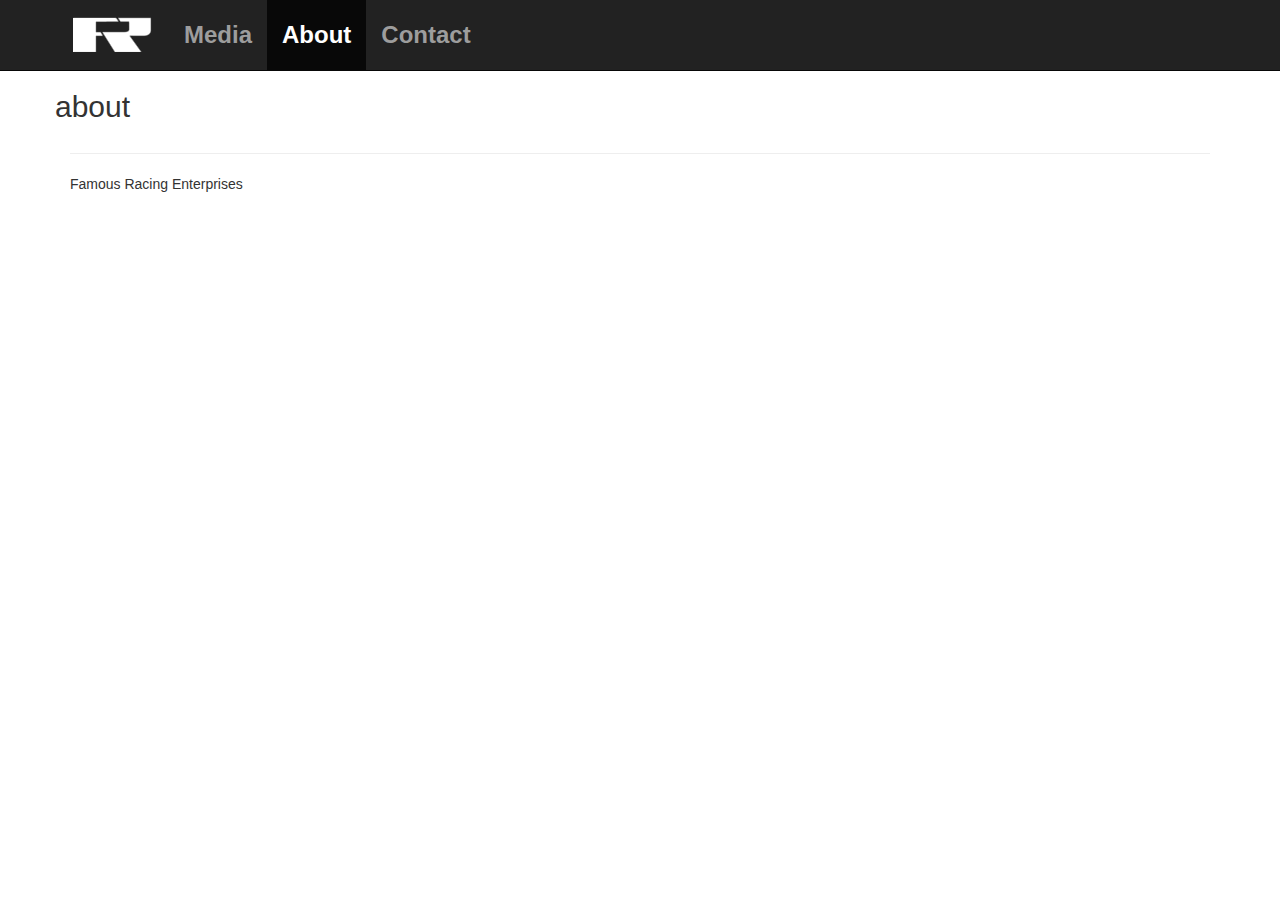
==== about/index.html @ c943f719 "create more pages with navigation" ====
<!DOCTYPE html>
<html lang="en">
  <head>
    <meta charset="utf-8">
    <meta http-equiv="X-UA-Compatible" content="IE=edge">
    <meta name="viewport" content="width=device-width, initial-scale=1">
    <!-- The above 3 meta tags *must* come first in the head; any other head content must come *after* these tags -->
    <meta name="description" content="">
    <meta name="author" content="">
    <link rel="shortcut icon" href="../assets/famous/img/favicon.ico">

    <title>Famous Racing Enterprises</title>

    <!-- Bootstrap core CSS -->
    <link href="../assets/bootstrap/css/bootstrap.css" rel="stylesheet">
    <link href="../assets/famous/css/navbar.css" rel="stylesheet">

    <!-- HTML5 shim and Respond.js for IE8 support of HTML5 elements and media queries -->
    <!--[if lt IE 9]>
      <script src="https://oss.maxcdn.com/html5shiv/3.7.3/html5shiv.min.js"></script>
      <script src="https://oss.maxcdn.com/respond/1.4.2/respond.min.js"></script>
    <![endif]-->
  </head>

  <body>

    <nav class="navbar navbar-inverse navbar-fixed-top">
      <div class="container">
        <div class="navbar-header">
          <button type="button" class="navbar-toggle collapsed" data-toggle="collapse" data-target="#navbar" aria-expanded="false" aria-controls="navbar">
            <span class="sr-only">Toggle navigation</span>
            <span class="icon-bar"></span>
            <span class="icon-bar"></span>
            <span class="icon-bar"></span>
          </button>
          <a class="navbar-brand" href="../index.html"><img src="../assets/famous/img/frIcon.png"></a>
        </div>
        <div id="navbar" class="collapse navbar-collapse">
          <ul class="nav navbar-nav">
            <li class="navbar-item"><a href="../media/index.html">Media</a></li>
            <li class="navbar-item active"><a href="#">About</a></li>
            <li class="navbar-item"><a href="../contact/index.html">Contact</a></li>
          </ul>
        </div><!--/.nav-collapse -->
      </div>
    </nav>
	
	
    <div class="container">
      
      <!-- Example row of columns -->
      <div class="row">
		<h2>about</h2>
      </div>

      <hr>

      <div class="footer">
        <p>Famous Racing Enterprises</p>
      </div>

    </div> <!-- /container -->
	
    <!-- Le javascript
    ================================================== -->
    <!-- Placed at the end of the document so the pages load faster -->
    <script src="./assets/famous/js/jquery-3.1.1.min.js"></script>
    <script src="./assets/bootstrap/js/bootstrap.min.js"></script>

  </body>
</html>
---- assets/famous/css/navbar.css ----
body {
	padding-top: 70px;
}

.navbar-brand {
	min-height: 70px;
	padding-top: 10px;
	padding-bottom: 10px;
}

.navbar {
	min-height: 70px;
}

.navbar-item {
	font-size: 24px;
	font-weight: bold;
}

.navbar-toggle {
	margin-top: 18px;
}

.navbar-nav > li > a {
	padding-top: 25px;
	padding-bottom: 25px;
}
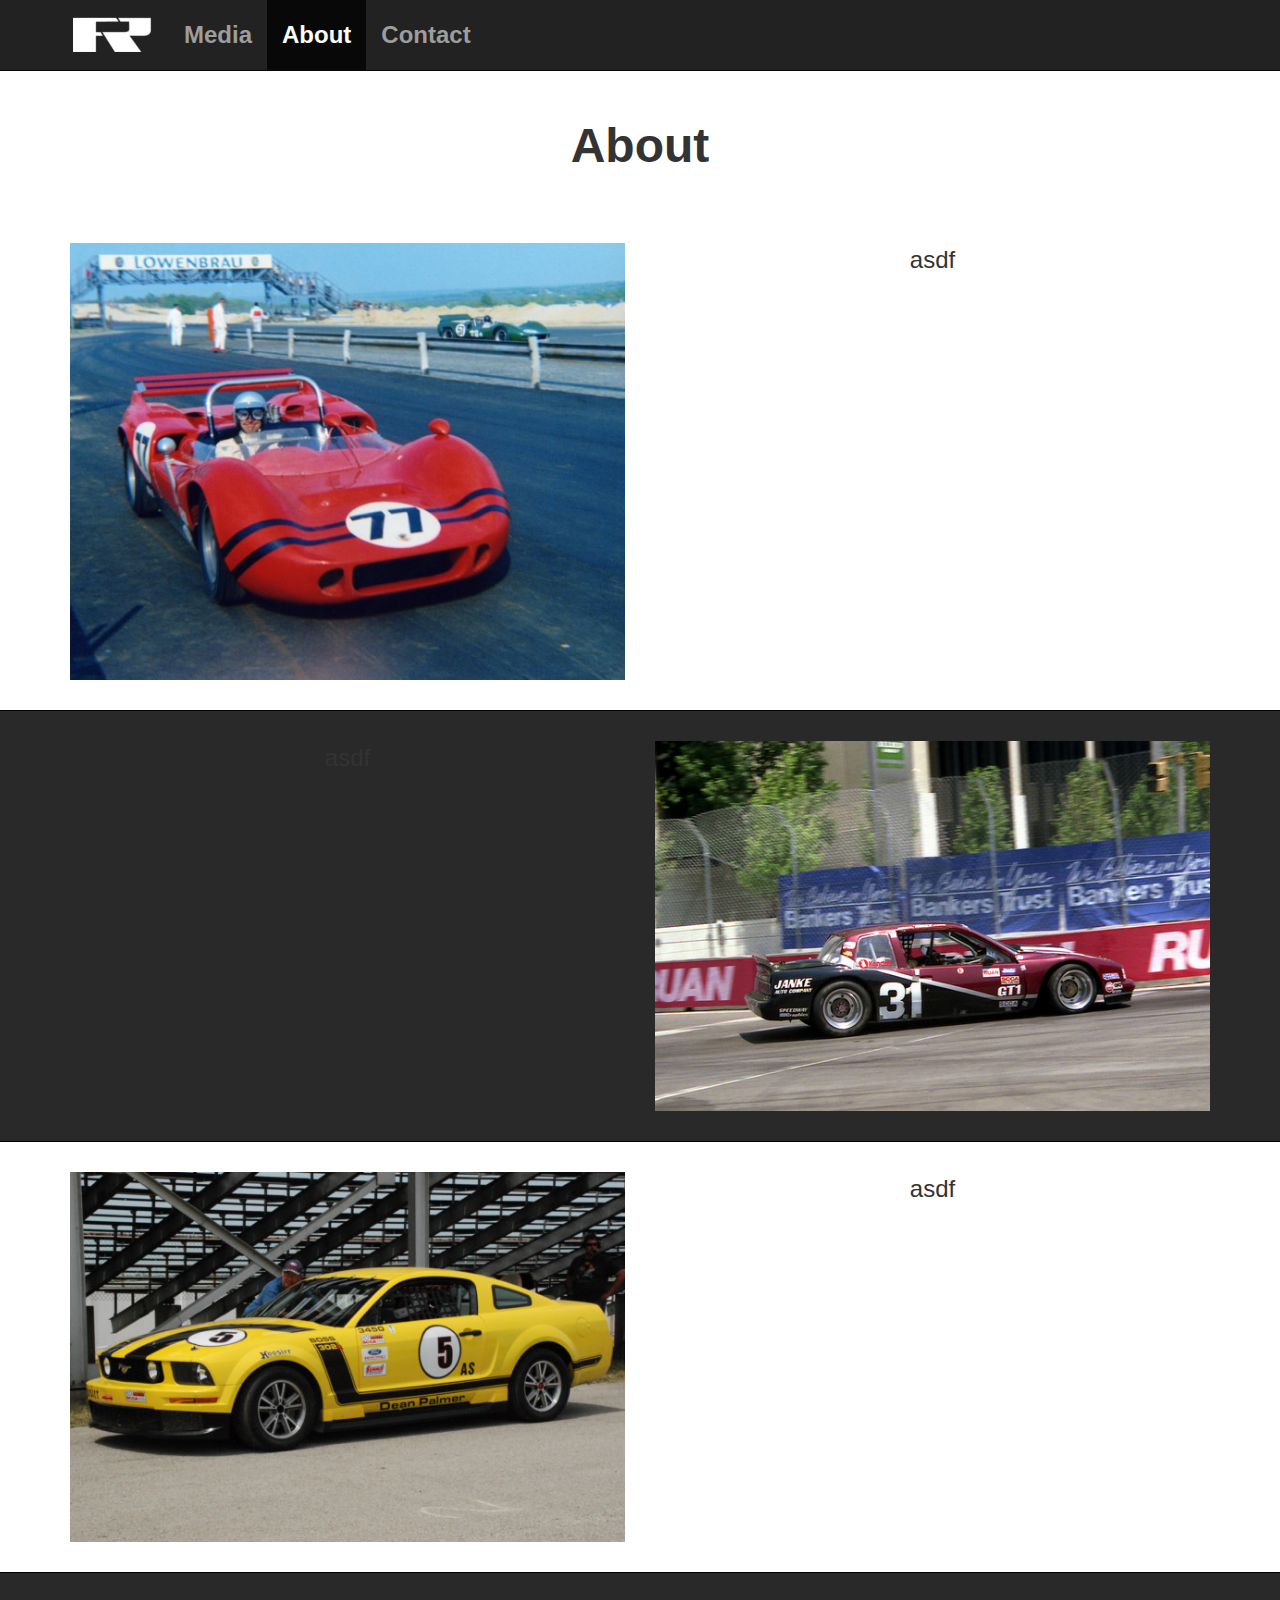
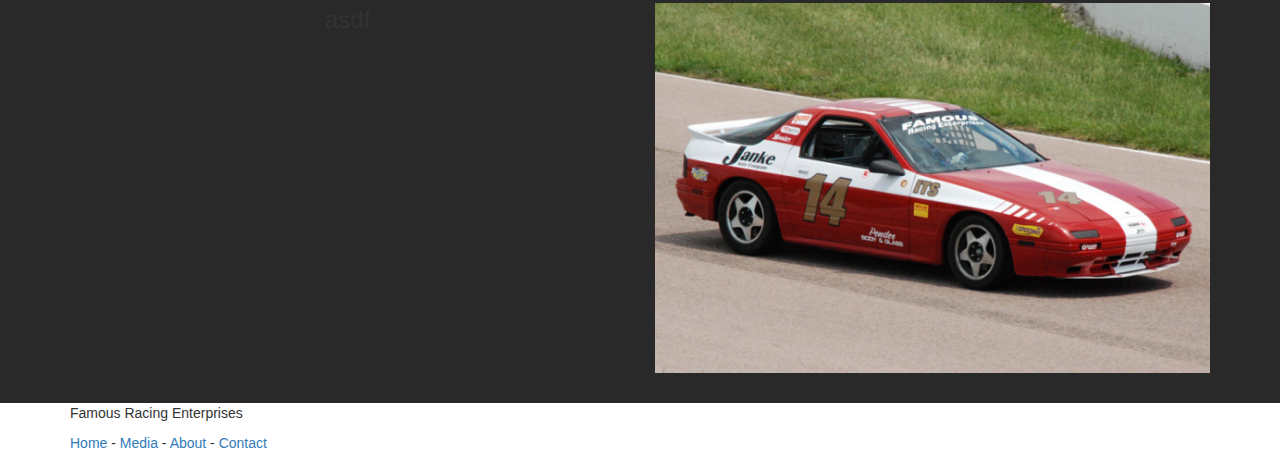
==== commit 4389434f: "add pictures and divs to the about page, contact title" ====
--- a/about/index.html
+++ b/about/index.html
@@ -14,6 +14,54 @@
     <!-- Bootstrap core CSS -->
     <link href="../assets/bootstrap/css/bootstrap.css" rel="stylesheet">
     <link href="../assets/famous/css/navbar.css" rel="stylesheet">
+    <link href="../assets/famous/css/footer.css" rel="stylesheet">
+	<style type="text/css">
+	
+		.title {
+		
+			text-align: center;
+			
+			padding-top: 30px;
+			padding-bottom: 30px;
+			
+			font-size: 48px;
+			font-weight: bold;
+			
+		}
+		
+		.about-row {
+		
+			text-align: center;
+			
+			padding-top: 30px;
+			padding-bottom: 30px;
+			
+			font-size: 24px;
+			
+		}
+		
+		
+		.splash-img {
+			max-width: 100%;
+		}
+		
+		.container-bg {
+			border-top: 1px solid black;
+		}
+		
+		.container-bg-odd {
+			border-top: 1px solid black;
+			background-color: #292929;
+		}
+		
+		.container-even {
+		}
+		
+		.container-odd {
+			background-color: #292929;
+		}
+		
+	</style>
 
     <!-- HTML5 shim and Respond.js for IE8 support of HTML5 elements and media queries -->
     <!--[if lt IE 9]>
@@ -47,25 +95,82 @@
 	
 	
     <div class="container">
-      
-      <!-- Example row of columns -->
-      <div class="row">
-		<h2>about</h2>
-      </div>
 
-      <hr>
+		<!-- Example row of columns -->
+		<div class="row ">
+			<h1 class="title">About</h1>
+		</div>
+    </div> <!-- /container -->
 
-      <div class="footer">
-        <p>Famous Racing Enterprises</p>
-      </div>
+	<div class="">
+		<div class="container">
+			<div class="row about-row">
+				<div class="col-md-6" >
+					<img class="splash-img" src="../assets/famous/img/about/leonard.jpg" >
+				</div>
+				<div class="col-md-6">
+					asdf
+				</div>
+			</div>
+		</div>
+	
+	
+	<div class="container-bg-odd">
+		<div class="container container-odd" >
+			<div class="row about-row">
+				<div class="col-md-6">
+					asdf
+				</div>
+				<div class="col-md-6" >
+					<img class="splash-img" src="../assets/famous/img/about/harold.jpg" >
+				</div>
+			</div>
+		</div>
+	</div>
+			
+	<div class="container-bg">
+		<div class="container container-even" >
+			<div class="row about-row">
+				<div class="col-md-6" >
+					<img class="splash-img" src="../assets/famous/img/about/dean.jpg" >
+				</div>
+				<div class="col-md-6">
+					asdf
+				</div>
+			</div>
+		</div>
+	</div>
+			
+	<div class="container-bg-odd">
+		<div class="container container-odd" >
+			<div class="row about-row">
+				<div class="col-md-6">
+					asdf
+				</div>
+				<div class="col-md-6" >
+					<img class="splash-img" src="../assets/famous/img/about/trevor.jpg" >
+				</div>
+			</div>
+		</div>
+	</div>
+	
+	
+	<div class="footer-container" >
+		<div class="container" >
+		  
+		  <div class="footer">
+			<p class="footer-left">Famous Racing Enterprises</p>
+			<p class="footer-right"><a href="../index.html">Home</a> - <a href="../media/index.html">Media</a> - <a href="#">About</a> - <a href="../contact/index.html">Contact</a></p>
+		  </div>
 
+		</div> <!-- /container -->
     </div> <!-- /container -->
 	
     <!-- Le javascript
     ================================================== -->
     <!-- Placed at the end of the document so the pages load faster -->
-    <script src="./assets/famous/js/jquery-3.1.1.min.js"></script>
-    <script src="./assets/bootstrap/js/bootstrap.min.js"></script>
+    <script src="../assets/famous/js/jquery-3.1.1.min.js"></script>
+    <script src="../assets/bootstrap/js/bootstrap.min.js"></script>
 
   </body>
 </html>
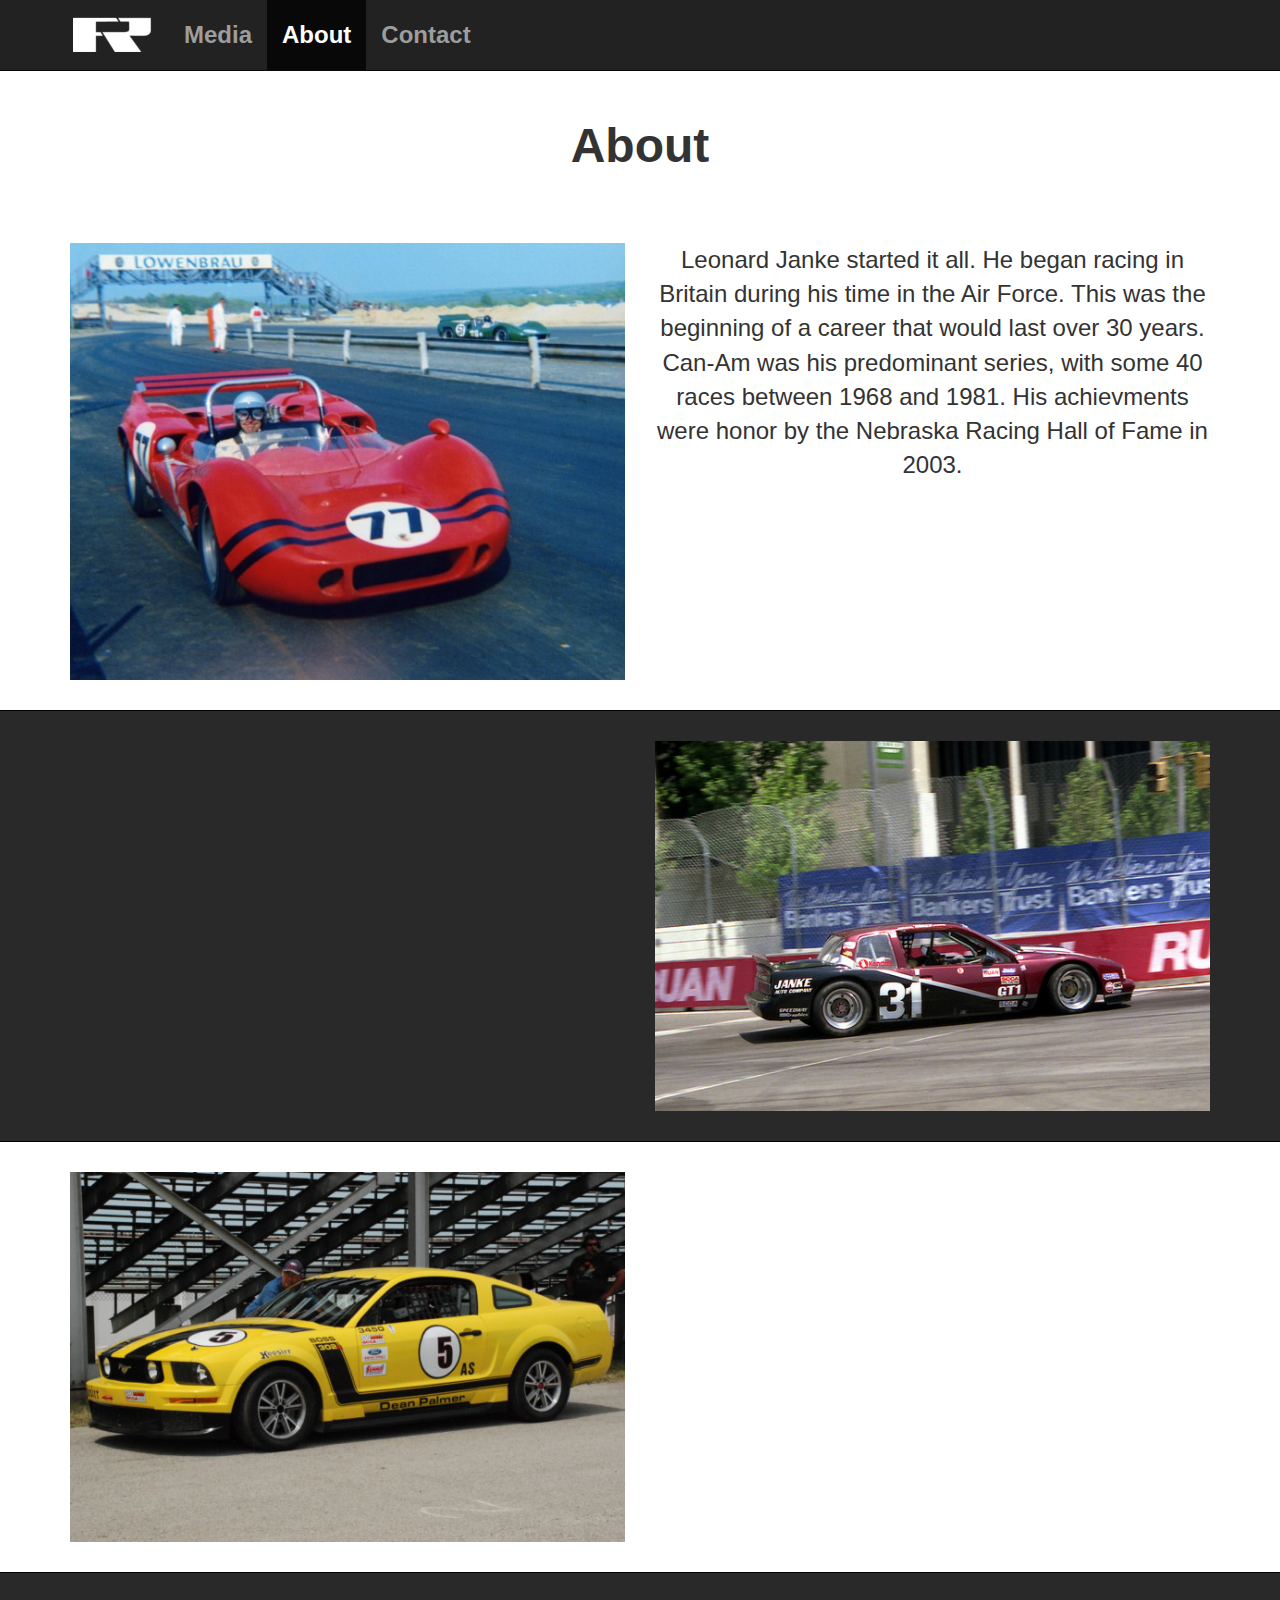
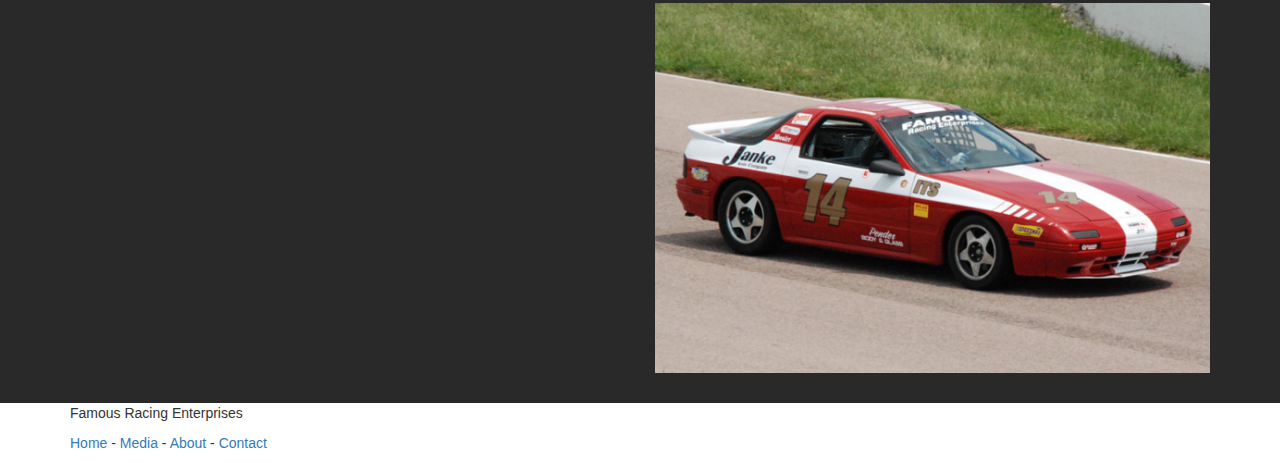
==== commit c79eb92d: "add quick bio for leonard." ====
--- a/about/index.html
+++ b/about/index.html
@@ -109,7 +109,11 @@
 					<img class="splash-img" src="../assets/famous/img/about/leonard.jpg" >
 				</div>
 				<div class="col-md-6">
-					asdf
+					Leonard Janke started it all. He began racing in Britain during his
+					time in the Air Force. This was the beginning of a career that would
+					last over 30 years. Can-Am was his predominant series, with some 40
+					races between 1968 and 1981. His achievments were honor by the Nebraska
+					Racing Hall of Fame in 2003.
 				</div>
 			</div>
 		</div>
@@ -119,7 +123,7 @@
 		<div class="container container-odd" >
 			<div class="row about-row">
 				<div class="col-md-6">
-					asdf
+					
 				</div>
 				<div class="col-md-6" >
 					<img class="splash-img" src="../assets/famous/img/about/harold.jpg" >
@@ -135,7 +139,7 @@
 					<img class="splash-img" src="../assets/famous/img/about/dean.jpg" >
 				</div>
 				<div class="col-md-6">
-					asdf
+					
 				</div>
 			</div>
 		</div>
@@ -145,7 +149,7 @@
 		<div class="container container-odd" >
 			<div class="row about-row">
 				<div class="col-md-6">
-					asdf
+					
 				</div>
 				<div class="col-md-6" >
 					<img class="splash-img" src="../assets/famous/img/about/trevor.jpg" >
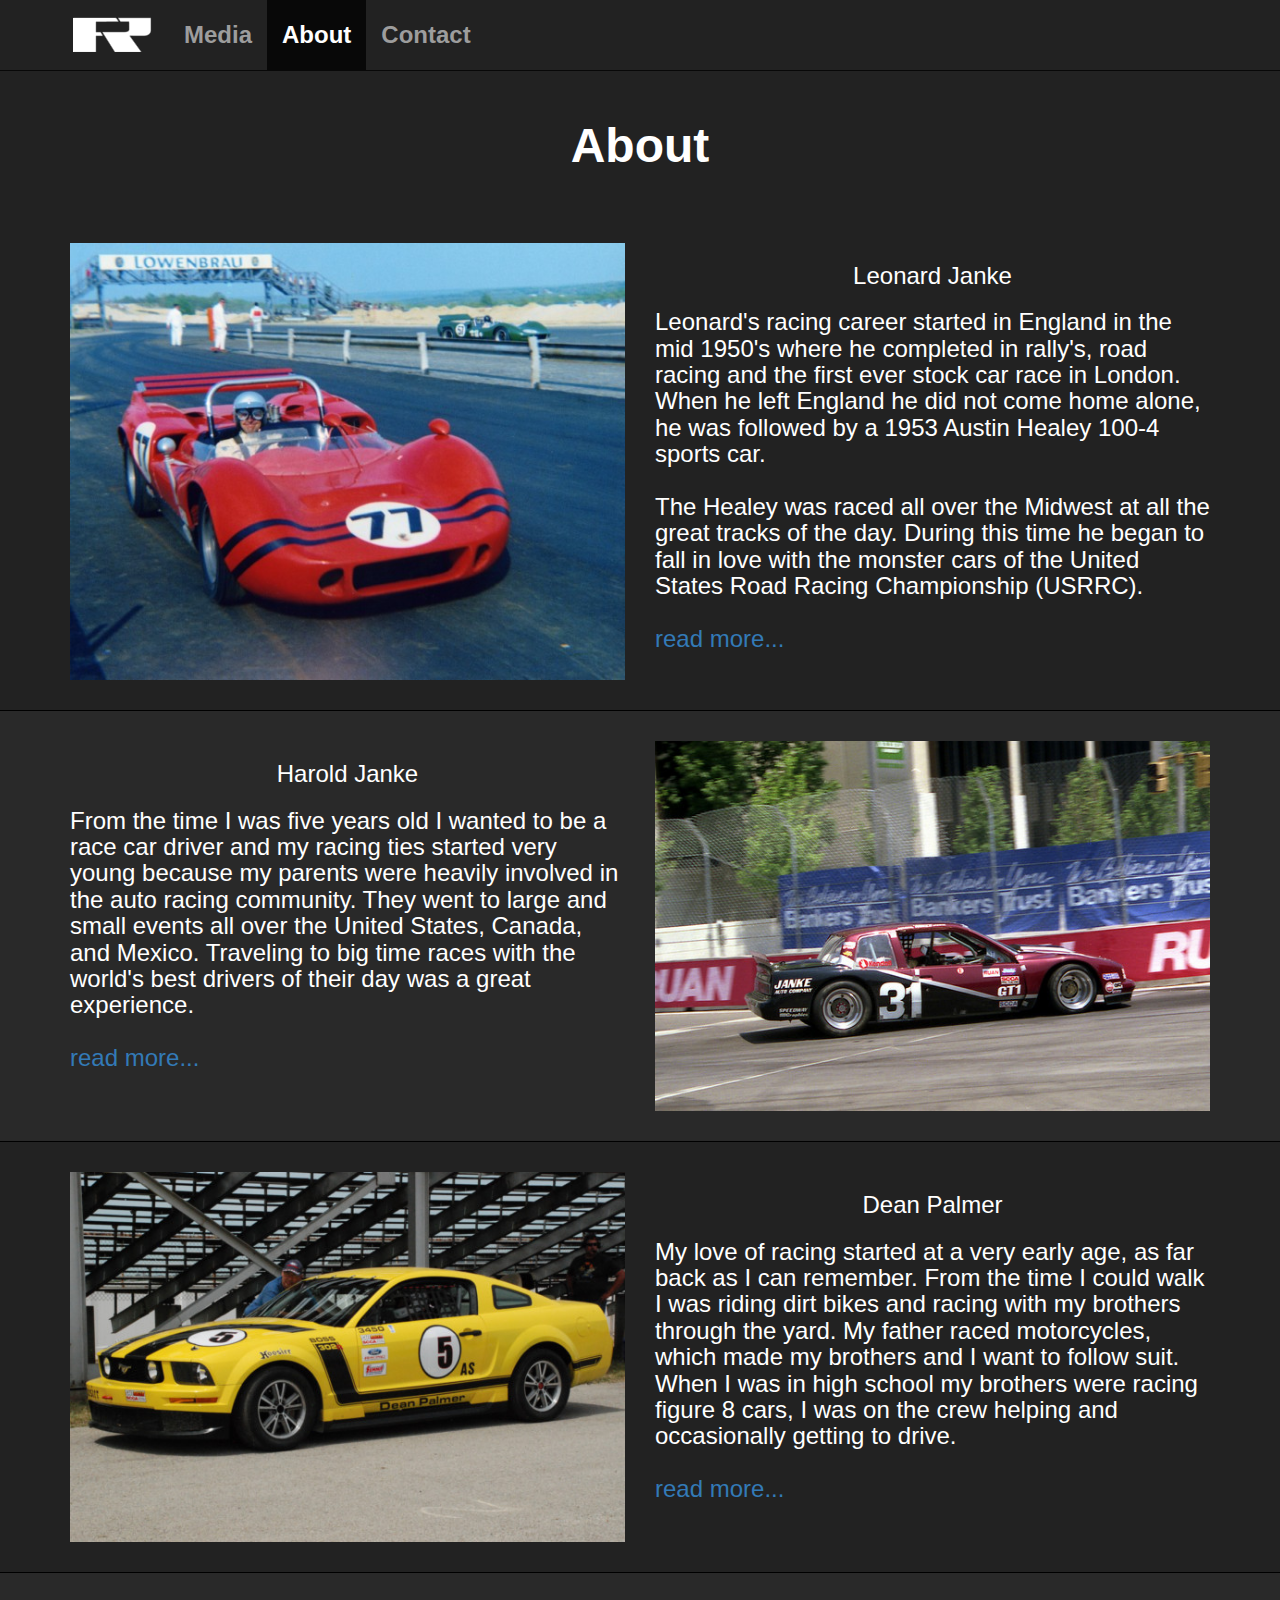
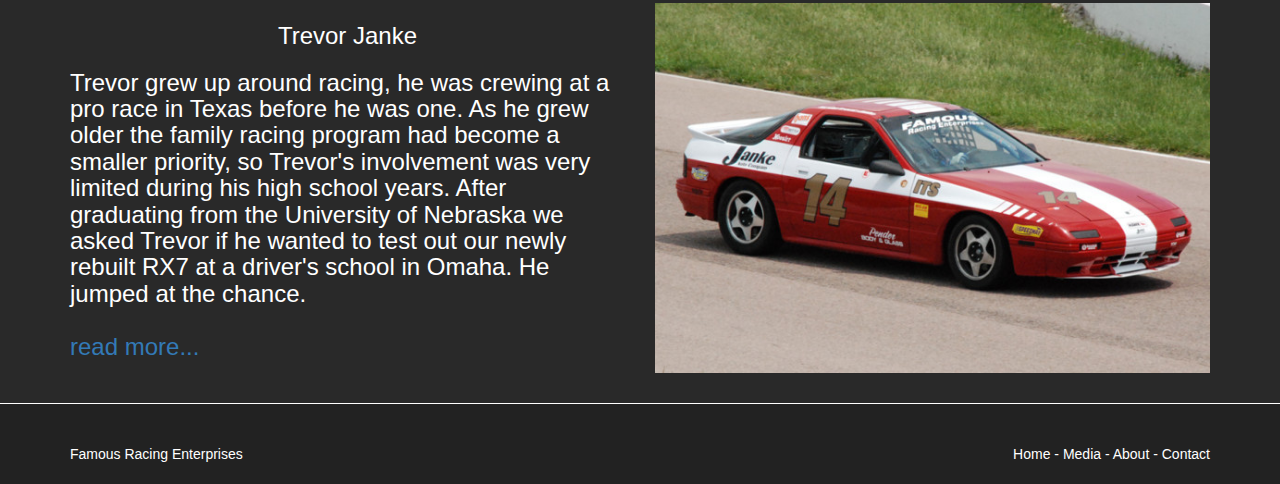
==== commit 63fe0686: "add link to Dean's Post" ====
--- a/about/index.html
+++ b/about/index.html
@@ -38,6 +38,10 @@
 			
 			font-size: 24px;
 			
+		}
+		
+		.left-row {
+			text-align: left;
 		}
 		
 		
@@ -108,12 +112,18 @@
 				<div class="col-md-6" >
 					<img class="splash-img" src="../assets/famous/img/about/leonard.jpg" >
 				</div>
-				<div class="col-md-6">
-					Leonard Janke started it all. He began racing in Britain during his
-					time in the Air Force. This was the beginning of a career that would
-					last over 30 years. Can-Am was his predominant series, with some 40
-					races between 1968 and 1981. His achievments were honor by the Nebraska
-					Racing Hall of Fame in 2003.
+				<div class="col-md-6 left-row">
+					<h3 align="center">Leonard Janke<h3>
+					Leonard's racing career started in England in the mid 1950's where he
+					completed in rally's, road racing and the first ever stock car race in
+					London. When he left England he did not come home alone, he was followed
+					by a 1953 Austin Healey 100-4 sports car.<br><br>
+					
+					The Healey was raced all over the Midwest at all the great tracks of the
+					day. During this time he began to fall in love with the monster cars of
+					the United States Road Racing Championship (USRRC).<br><br>
+					
+					<a target="_blank" href="https://www.facebook.com/FamousRacingEnterprises/posts/998606736929382">read more...</a>
 				</div>
 			</div>
 		</div>
@@ -122,8 +132,15 @@
 	<div class="container-bg-odd">
 		<div class="container container-odd" >
 			<div class="row about-row">
-				<div class="col-md-6">
-					
+				<div class="col-md-6 left-row">
+					<h3 align="center">Harold Janke<h3>
+					From the time I was five years old I wanted to be a race car driver and
+					my racing ties started very young because my parents were heavily involved
+					in the auto racing community. They went to large and small events all
+					over the United States, Canada, and Mexico. Traveling to big time races
+					with the world's best drivers of their day was a great experience.<br><br>
+					
+					<a target="_blank" href="https://www.facebook.com/FamousRacingEnterprises/posts/1017465635043492">read more...</a>
 				</div>
 				<div class="col-md-6" >
 					<img class="splash-img" src="../assets/famous/img/about/harold.jpg" >
@@ -138,8 +155,15 @@
 				<div class="col-md-6" >
 					<img class="splash-img" src="../assets/famous/img/about/dean.jpg" >
 				</div>
-				<div class="col-md-6">
-					
+				<div class="col-md-6 left-row">
+					<h3 align="center">Dean Palmer<h3>
+					 My love of racing started at a very early age, as far back as I can remember.
+					 From the time I could walk I was riding dirt bikes and racing with my brothers
+					 through the yard. My father raced motorcycles, which made my brothers and I
+					 want to follow suit. When I was in high school my brothers were racing figure
+					 8 cars, I was on the crew helping and occasionally getting to drive.<br><br>
+					
+					<a target="_blank" href="https://www.facebook.com/FamousRacingEnterprises/posts/1237761916347195">read more...</a>
 				</div>
 			</div>
 		</div>
@@ -148,8 +172,16 @@
 	<div class="container-bg-odd">
 		<div class="container container-odd" >
 			<div class="row about-row">
-				<div class="col-md-6">
-					
+				<div class="col-md-6 left-row">
+					<h3 align="center">Trevor Janke<h3>
+					Trevor grew up around racing, he was crewing at a pro race in Texas before
+					he was one. As he grew older the family racing program had become a smaller
+					priority, so Trevor's involvement was very limited during his high school
+					years. After graduating from the University of Nebraska we asked Trevor if
+					he wanted to test out our newly rebuilt RX7 at a driver's school in Omaha.
+					He jumped at the chance.<br><br>
+					
+					<a target="_blank" href="https://www.facebook.com/FamousRacingEnterprises/posts/1061107164012672">read more...</a>
 				</div>
 				<div class="col-md-6" >
 					<img class="splash-img" src="../assets/famous/img/about/trevor.jpg" >
--- a/assets/famous/css/navbar.css
+++ b/assets/famous/css/navbar.css
@@ -1,5 +1,16 @@
+
+html {
+	background-color: #222;
+}
+
 body {
 	padding-top: 70px;
+	background-color: #222;
+	color: white;
+}
+
+.container {
+	background-color: #222;
 }
 
 .navbar-brand {
--- a/assets/famous/css/footer.css
+++ b/assets/famous/css/footer.css
@@ -0,0 +1,31 @@
+
+.footer-container {
+	border-top-style: solid;
+	border-top-color: white;
+    border-top-width: 1px;
+}
+.footer {
+	padding-top: 40px;
+	padding-bottom: 40px;
+}
+.footer-left {
+	float: left;
+}
+.footer-right {
+	float: right;
+}
+.footer-right > a {
+	color: white;
+}
+.footer-right > a:link {
+	color: white;
+}
+.footer-right > a:visited {
+	color: white;
+}
+.footer-right > a:hover {
+	color: white;
+}
+.footer-right > a:active {
+	color: white;
+}